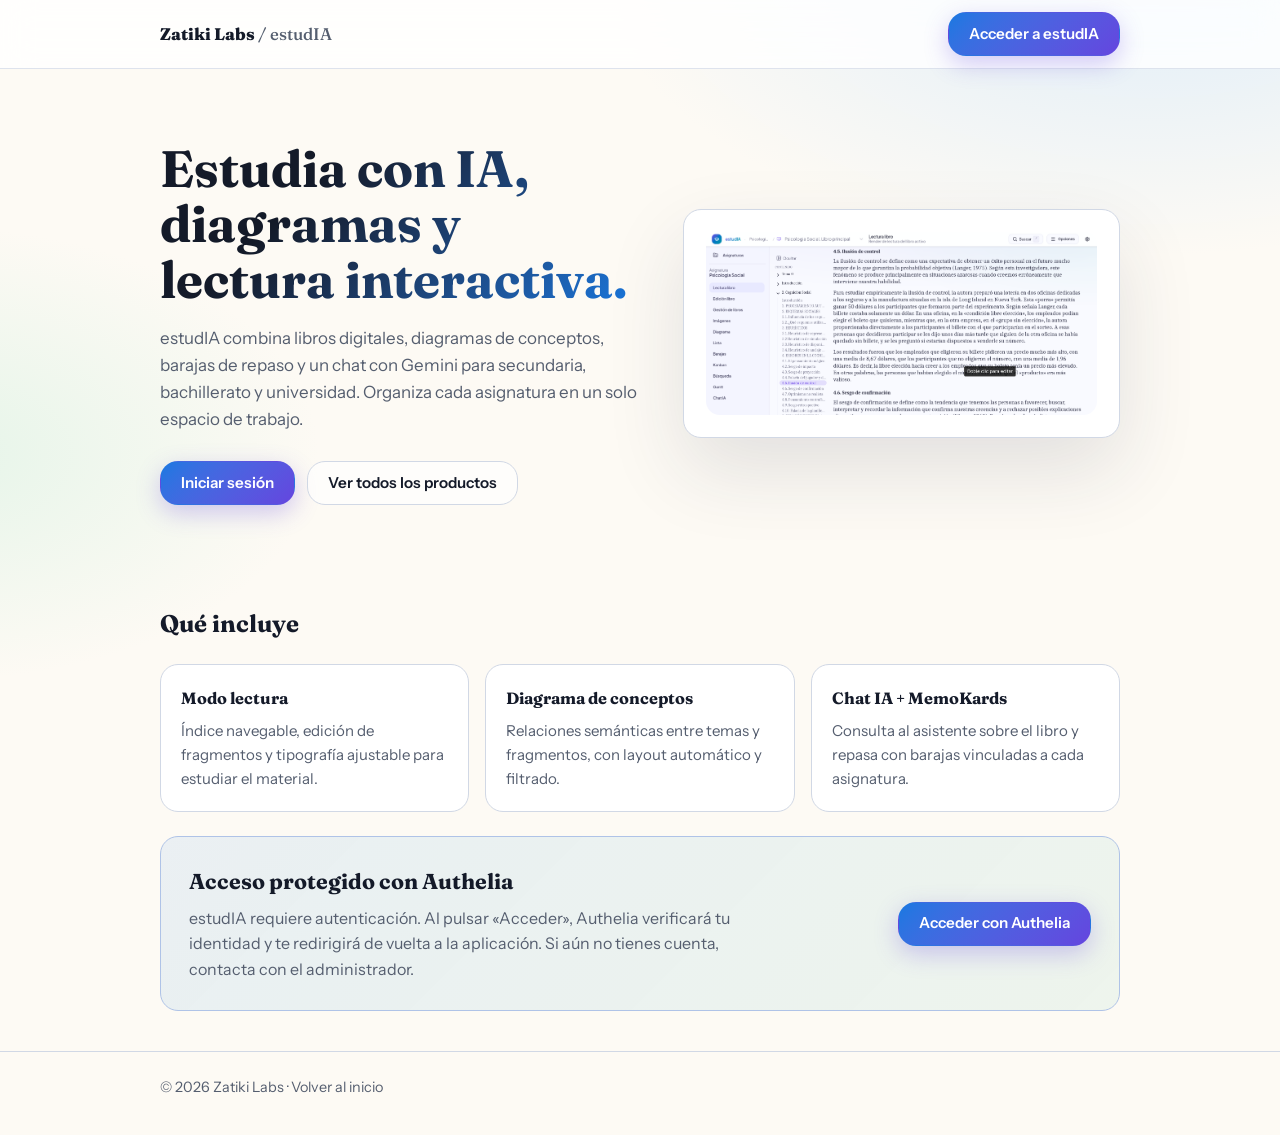
==== estudia.html @ bb3b7db0 "tasks" ====
<!doctype html>
<html lang="es" data-theme="luminous">
<head>
  <meta charset="utf-8">
  <meta name="viewport" content="width=device-width, initial-scale=1">
  <title>estudIA — Plataforma de estudio con IA</title>
  <meta name="description" content="estudIA: lectura interactiva, diagramas de conceptos, barajas y chat IA para secundaria, bachillerato y universidad. Acceso seguro con Authelia.">
  <link rel="preconnect" href="https://fonts.googleapis.com">
  <link rel="preconnect" href="https://fonts.gstatic.com" crossorigin>
  <link href="https://fonts.googleapis.com/css2?family=Fraunces:ital,opsz,wght@9..144,500;9..144,700;9..144,800&family=Instrument+Sans:ital,wght@0,400;0,500;0,600;0,700;1,400&display=swap" rel="stylesheet">
  <style>
    :root, [data-theme="luminous"] {
      color-scheme: light;
      --bg: oklch(98.5% 0.008 85);
      --surface: oklch(100% 0 0);
      --tx: oklch(22% 0.03 265);
      --muted: oklch(48% 0.03 265);
      --brand: oklch(58% 0.18 255);
      --brand-2: oklch(52% 0.22 285);
      --accent: oklch(62% 0.14 165);
      --line: oklch(88% 0.02 265);
      --shadow: 0 20px 50px oklch(30% 0.04 265 / 0.08);
      --shadow-lg: 0 32px 80px oklch(30% 0.06 265 / 0.12);
      --radius: 18px;
      --font-display: "Fraunces", Georgia, serif;
      --font-body: "Instrument Sans", system-ui, sans-serif;
      --max: 960px;
    }
    *, *::before, *::after { box-sizing: border-box; }
    body {
      margin: 0;
      font-family: var(--font-body);
      color: var(--tx);
      background:
        radial-gradient(ellipse 80% 50% at 90% -5%, oklch(88% 0.08 255 / 0.45), transparent 55%),
        radial-gradient(ellipse 60% 40% at -5% 40%, oklch(90% 0.06 165 / 0.35), transparent 50%),
        var(--bg);
      line-height: 1.6;
    }
    a { color: inherit; text-decoration: none; }
    h1, h2, h3 { font-family: var(--font-display); font-weight: 700; text-wrap: balance; }
    .wrap { width: min(var(--max), 92vw); margin: 0 auto; }
    header {
      position: sticky; top: 0; z-index: 20;
      backdrop-filter: blur(16px) saturate(1.4);
      background: color-mix(in oklch, var(--surface) 82%, transparent);
      border-bottom: 1px solid color-mix(in oklch, var(--line) 70%, transparent);
    }
    .nav { display: flex; align-items: center; justify-content: space-between; min-height: 68px; gap: 16px; }
    .logo { font-family: var(--font-display); font-weight: 800; font-size: 1.05rem; }
    .logo span { color: var(--muted); font-weight: 500; }
    .btn {
      display: inline-flex; align-items: center; justify-content: center;
      min-height: 44px; padding: 0 20px; border-radius: var(--radius);
      border: 1px solid transparent; font-weight: 600; font-size: 0.95rem;
      transition: transform 160ms ease, box-shadow 160ms ease;
    }
    .btn-primary {
      background: linear-gradient(135deg, var(--brand), var(--brand-2));
      color: white; box-shadow: 0 8px 24px oklch(52% 0.22 285 / 0.28);
    }
    .btn-primary:hover { transform: translateY(-2px); }
    .btn-ghost { border-color: var(--line); background: color-mix(in oklch, var(--surface) 60%, transparent); }
    .hero { padding: 72px 0 40px; display: grid; grid-template-columns: 1.05fr 0.95fr; gap: 40px; align-items: center; }
    h1 {
      font-size: clamp(2.2rem, 4.5vw, 3.2rem); line-height: 1.08; margin: 0 0 18px;
      background: linear-gradient(135deg, var(--tx) 30%, var(--brand) 100%);
      -webkit-background-clip: text; background-clip: text; -webkit-text-fill-color: transparent;
    }
    .lead { color: var(--muted); margin: 0 0 28px; max-width: 52ch; font-size: 1.06rem; }
    .hero-actions { display: flex; gap: 12px; flex-wrap: wrap; }
    .hero-card {
      background: var(--surface); border: 1px solid var(--line); border-radius: var(--radius);
      padding: 22px; box-shadow: var(--shadow-lg);
    }
    .hero-card img { display: block; width: 100%; height: auto; border-radius: calc(var(--radius) - 4px); }
    section { padding: 40px 0; }
    .grid { display: grid; grid-template-columns: repeat(3, minmax(0, 1fr)); gap: 16px; }
    .card {
      background: var(--surface); border: 1px solid var(--line); border-radius: var(--radius); padding: 20px;
    }
    .card h3 { margin: 0 0 8px; font-size: 1.02rem; }
    .card p { margin: 0; color: var(--muted); font-size: 0.94rem; }
    .auth-box {
      margin-top: 24px; border: 1px solid color-mix(in oklch, var(--brand) 22%, var(--line));
      background: linear-gradient(135deg, oklch(58% 0.18 255 / 0.08), oklch(62% 0.14 165 / 0.06));
      border-radius: var(--radius); padding: 28px;
      display: flex; align-items: center; justify-content: space-between; gap: 20px; flex-wrap: wrap;
    }
    .auth-box p { margin: 6px 0 0; color: var(--muted); max-width: 52ch; }
    footer { border-top: 1px solid var(--line); color: var(--muted); padding: 24px 0 36px; font-size: 0.9rem; }
    @media (max-width: 800px) {
      .hero, .grid { grid-template-columns: 1fr; }
      .hero { padding-top: 48px; }
    }
  </style>
</head>
<body>
  <header>
    <div class="wrap nav">
      <a class="logo" href="index.html">Zatiki Labs <span>/ estudIA</span></a>
      <a class="btn btn-primary" href="http://10.10.10.1:3005" id="app-link">Acceder a estudIA</a>
    </div>
  </header>

  <main>
    <section class="wrap hero">
      <div>
        <h1>Estudia con IA, diagramas y lectura interactiva.</h1>
        <p class="lead">
          estudIA combina libros digitales, diagramas de conceptos, barajas de repaso y un chat con Gemini
          para secundaria, bachillerato y universidad. Organiza cada asignatura en un solo espacio de trabajo.
        </p>
        <div class="hero-actions">
          <a class="btn btn-primary" href="http://10.10.10.1:3005" id="app-link-hero">Iniciar sesión</a>
          <a class="btn btn-ghost" href="index.html#productos">Ver todos los productos</a>
        </div>
      </div>
      <aside class="hero-card">
        <img src="assets/estudia-lectura.png" alt="estudIA en modo lectura con índice y fragmentos del libro" width="1913" height="897" loading="eager">
      </aside>
    </section>

    <section class="wrap">
      <h2>Qué incluye</h2>
      <div class="grid" style="margin-top:20px">
        <article class="card">
          <h3>Modo lectura</h3>
          <p>Índice navegable, edición de fragmentos y tipografía ajustable para estudiar el material.</p>
        </article>
        <article class="card">
          <h3>Diagrama de conceptos</h3>
          <p>Relaciones semánticas entre temas y fragmentos, con layout automático y filtrado.</p>
        </article>
        <article class="card">
          <h3>Chat IA + MemoKards</h3>
          <p>Consulta al asistente sobre el libro y repasa con barajas vinculadas a cada asignatura.</p>
        </article>
      </div>

      <div class="auth-box">
        <div>
          <h2 style="margin:0;font-size:1.35rem">Acceso protegido con Authelia</h2>
          <p>
            estudIA requiere autenticación. Al pulsar «Acceder», Authelia verificará tu identidad
            y te redirigirá de vuelta a la aplicación. Si aún no tienes cuenta, contacta con el administrador.
          </p>
        </div>
        <a class="btn btn-primary" href="http://10.10.10.1:3005" id="app-link-cta">Acceder con Authelia</a>
      </div>
    </section>
  </main>

  <footer>
    <div class="wrap">© <span id="year"></span> Zatiki Labs · <a href="index.html">Volver al inicio</a></div>
  </footer>

  <script>
    (function () {
      var appUrl = new URLSearchParams(location.search).get('app') || 'http://10.10.10.1:3005';
      document.querySelectorAll('#app-link, #app-link-hero, #app-link-cta').forEach(function (el) {
        el.href = appUrl;
      });
      document.getElementById('year').textContent = String(new Date().getFullYear());
    })();
  </script>
</body>
</html>
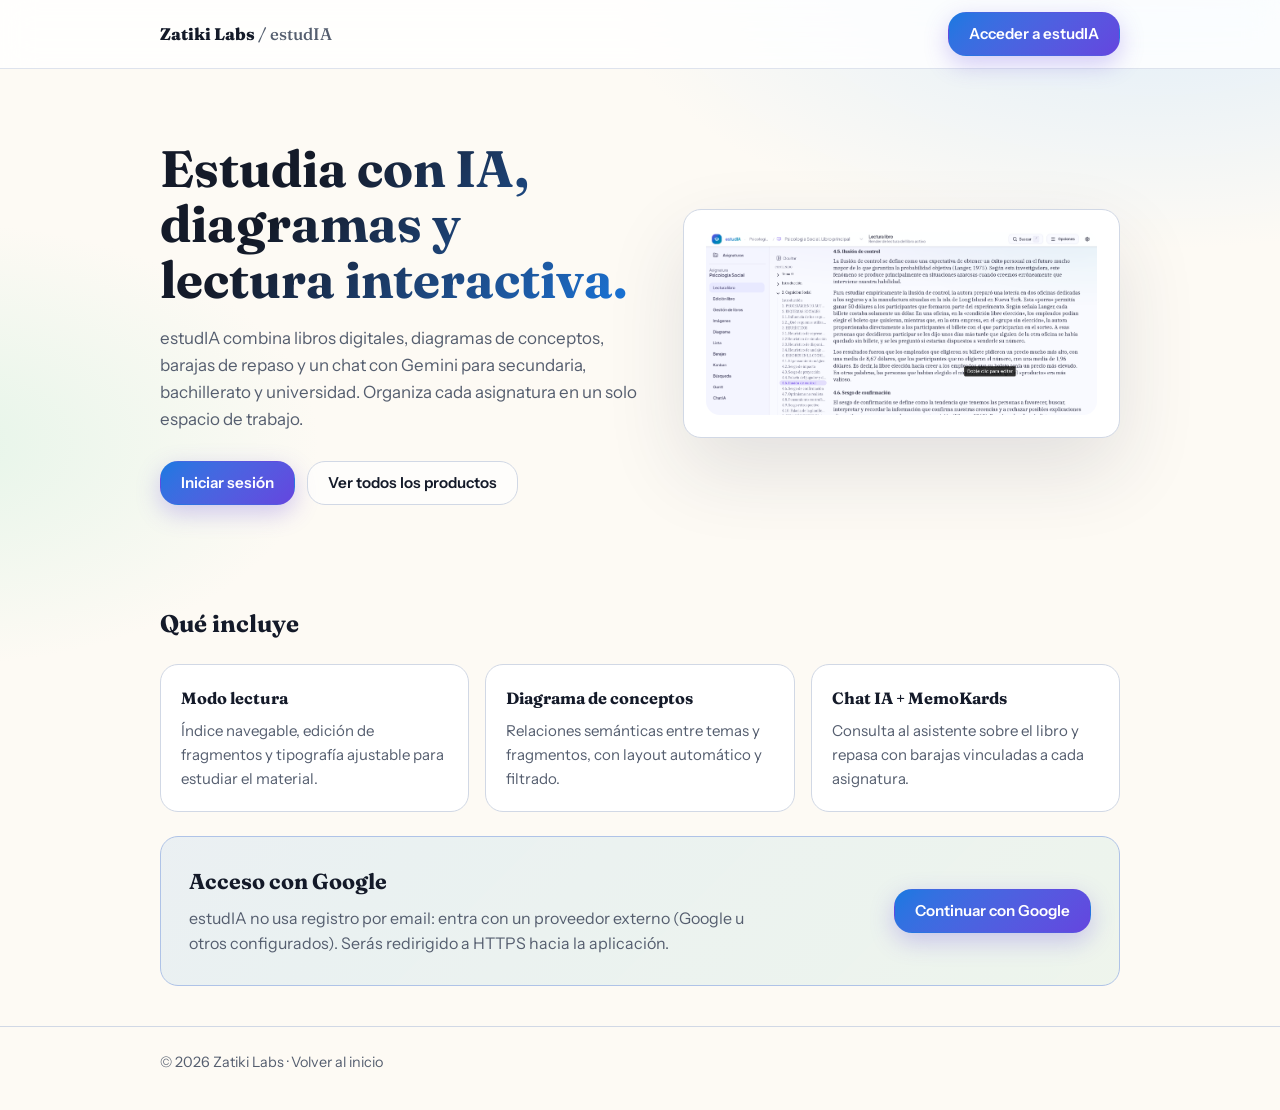
==== commit 5b548f15: "tasks" ====
--- a/estudia.html
+++ b/estudia.html
@@ -4,7 +4,7 @@
   <meta charset="utf-8">
   <meta name="viewport" content="width=device-width, initial-scale=1">
   <title>estudIA — Plataforma de estudio con IA</title>
-  <meta name="description" content="estudIA: lectura interactiva, diagramas de conceptos, barajas y chat IA para secundaria, bachillerato y universidad. Acceso seguro con Authelia.">
+  <meta name="description" content="estudIA: lectura interactiva, diagramas de conceptos, barajas y chat IA para secundaria, bachillerato y universidad. Acceso con Google u otros proveedores OAuth.">
   <link rel="preconnect" href="https://fonts.googleapis.com">
   <link rel="preconnect" href="https://fonts.gstatic.com" crossorigin>
   <link href="https://fonts.googleapis.com/css2?family=Fraunces:ital,opsz,wght@9..144,500;9..144,700;9..144,800&family=Instrument+Sans:ital,wght@0,400;0,500;0,600;0,700;1,400&display=swap" rel="stylesheet">
@@ -99,7 +99,7 @@
   <header>
     <div class="wrap nav">
       <a class="logo" href="index.html">Zatiki Labs <span>/ estudIA</span></a>
-      <a class="btn btn-primary" href="http://10.10.10.1:3005" id="app-link">Acceder a estudIA</a>
+      <a class="btn btn-primary" href="https://10.10.10.1:3005" id="app-link">Acceder a estudIA</a>
     </div>
   </header>
 
@@ -112,7 +112,7 @@
           para secundaria, bachillerato y universidad. Organiza cada asignatura en un solo espacio de trabajo.
         </p>
         <div class="hero-actions">
-          <a class="btn btn-primary" href="http://10.10.10.1:3005" id="app-link-hero">Iniciar sesión</a>
+          <a class="btn btn-primary" href="https://10.10.10.1:3005" id="app-link-hero">Iniciar sesión</a>
           <a class="btn btn-ghost" href="index.html#productos">Ver todos los productos</a>
         </div>
       </div>
@@ -140,13 +140,13 @@
 
       <div class="auth-box">
         <div>
-          <h2 style="margin:0;font-size:1.35rem">Acceso protegido con Authelia</h2>
+          <h2 style="margin:0;font-size:1.35rem">Acceso con Google</h2>
           <p>
-            estudIA requiere autenticación. Al pulsar «Acceder», Authelia verificará tu identidad
-            y te redirigirá de vuelta a la aplicación. Si aún no tienes cuenta, contacta con el administrador.
+            estudIA no usa registro por email: entra con un proveedor externo (Google u otros configurados).
+            Serás redirigido a HTTPS hacia la aplicación.
           </p>
         </div>
-        <a class="btn btn-primary" href="http://10.10.10.1:3005" id="app-link-cta">Acceder con Authelia</a>
+        <a class="btn btn-primary" href="https://10.10.10.1:3005/login" id="app-link-cta">Continuar con Google</a>
       </div>
     </section>
   </main>
@@ -157,10 +157,17 @@
 
   <script>
     (function () {
-      var appUrl = new URLSearchParams(location.search).get('app') || 'http://10.10.10.1:3005';
-      document.querySelectorAll('#app-link, #app-link-hero, #app-link-cta').forEach(function (el) {
+      var appUrl = new URLSearchParams(location.search).get('app') || 'https://10.10.10.1:3005';
+      try {
+        var u = new URL(appUrl, location.href);
+        if (u.protocol === 'http:') u.protocol = 'https:';
+        appUrl = u.toString().replace(/\/$/, '');
+      } catch (_) {}
+      document.querySelectorAll('#app-link, #app-link-hero').forEach(function (el) {
         el.href = appUrl;
       });
+      var cta = document.getElementById('app-link-cta');
+      if (cta) cta.href = appUrl.replace(/\/$/, '') + '/login';
       document.getElementById('year').textContent = String(new Date().getFullYear());
     })();
   </script>
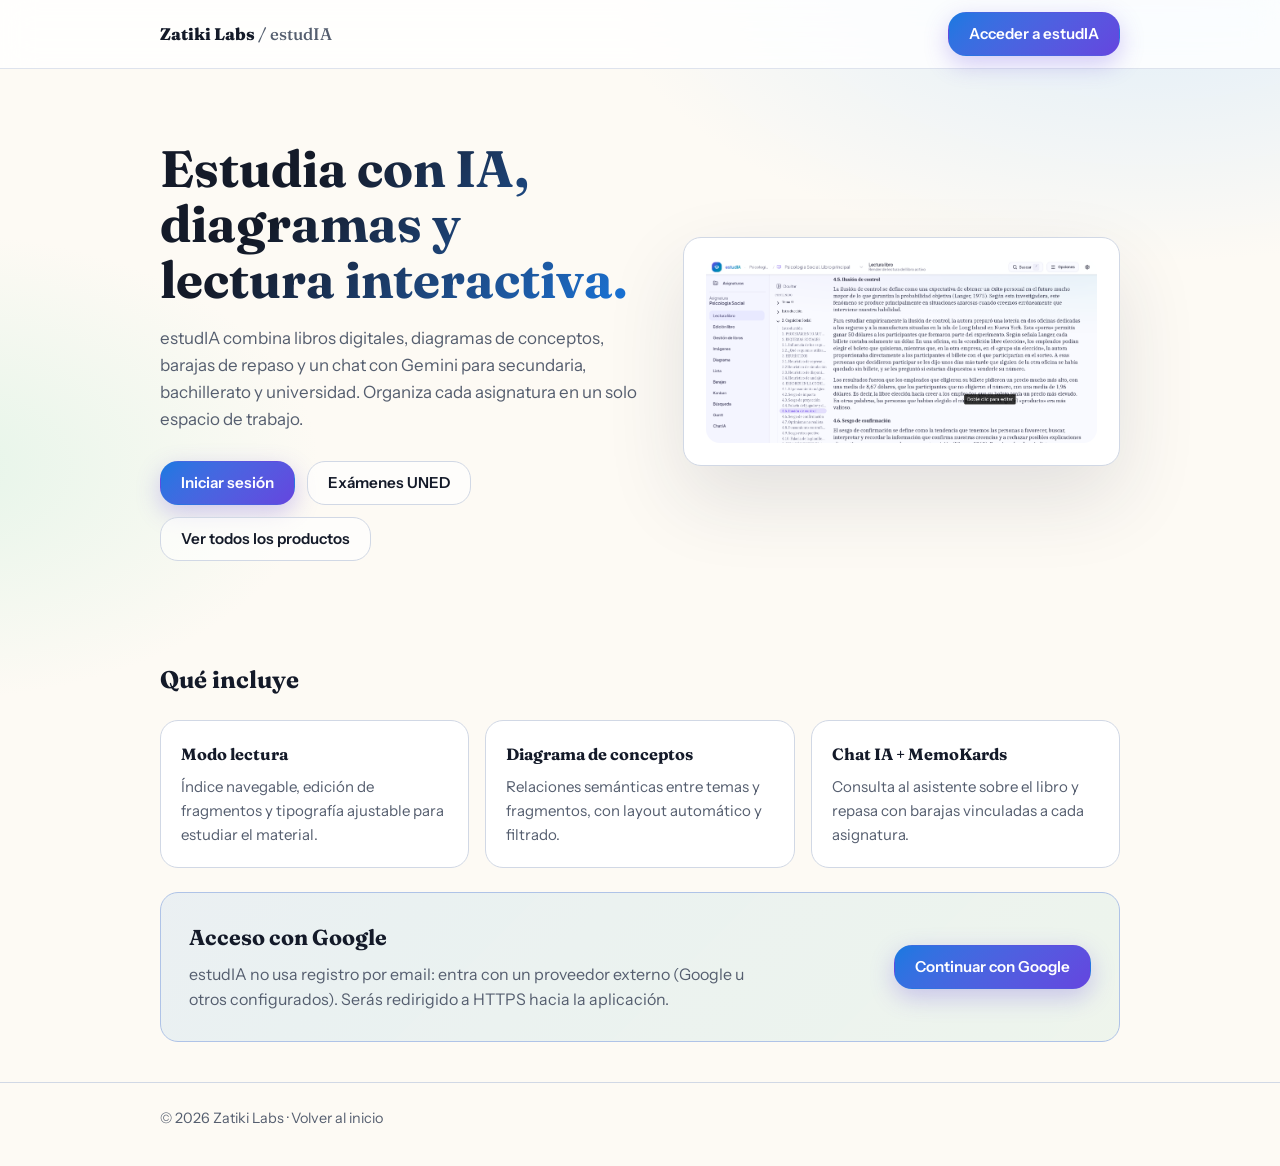
==== commit 967466dd: "tasks" ====
--- a/estudia.html
+++ b/estudia.html
@@ -113,6 +113,7 @@
         </p>
         <div class="hero-actions">
           <a class="btn btn-primary" href="https://10.10.10.1:3005" id="app-link-hero">Iniciar sesión</a>
+          <a class="btn btn-ghost" href="uned.html">Exámenes UNED</a>
           <a class="btn btn-ghost" href="index.html#productos">Ver todos los productos</a>
         </div>
       </div>
